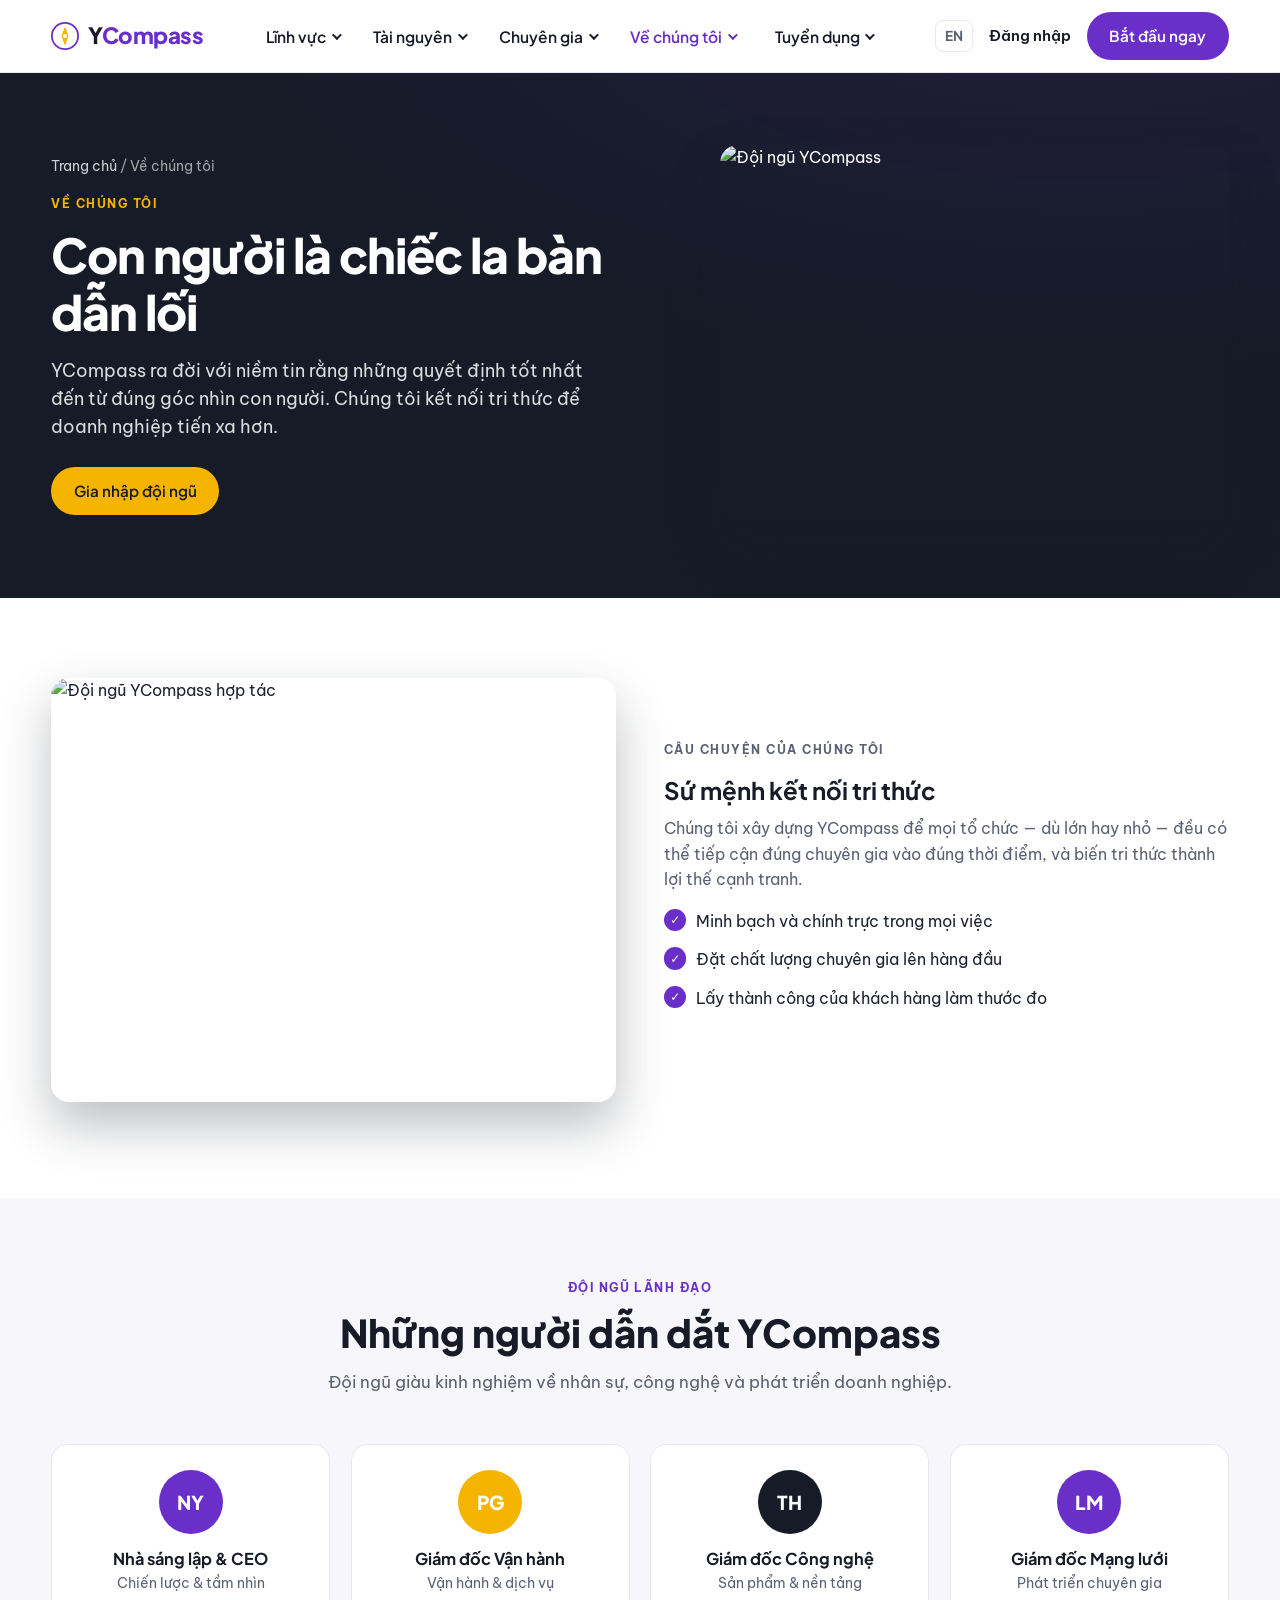
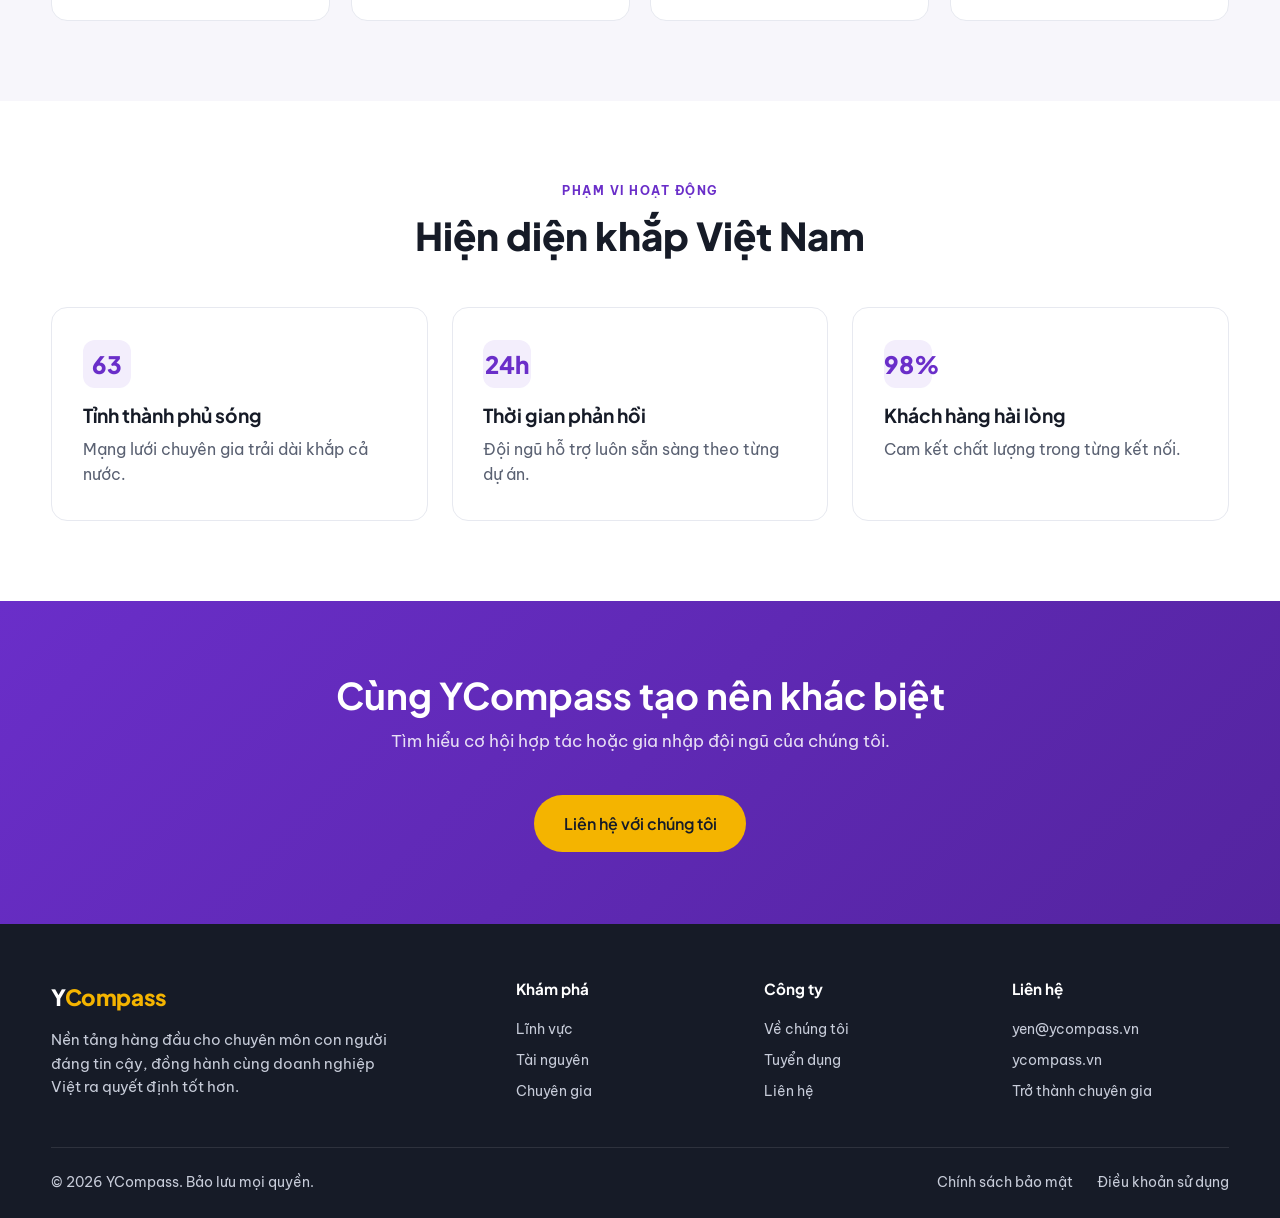
==== about.html @ f3a3f802 "Add real photos (Unsplash) + sub-pages + shared layout - Shared header/footer via layout.js (consist" ====
<!DOCTYPE html>
<html lang="vi">
<head>
  <meta charset="UTF-8" />
  <meta name="viewport" content="width=device-width, initial-scale=1.0" />
  <title>Về chúng tôi — YCompass</title>
  <meta name="description" content="Câu chuyện, sứ mệnh, đội ngũ lãnh đạo và phạm vi hoạt động của YCompass — nền tảng chuyên môn con người đáng tin cậy." />
  <link rel="preconnect" href="https://fonts.googleapis.com" />
  <link rel="preconnect" href="https://fonts.gstatic.com" crossorigin />
  <link href="https://fonts.googleapis.com/css2?family=Plus+Jakarta+Sans:wght@400;500;600;700;800&family=Be+Vietnam+Pro:wght@400;500;600;700&display=swap" rel="stylesheet" />
  <link rel="stylesheet" href="styles.css" />
</head>
<body data-page="about">
  <div id="site-header"></div>

  <main>
    <section class="subhero">
      <div class="container">
        <div class="subhero-copy">
          <p class="breadcrumb"><a href="index.html">Trang chủ</a> / Về chúng tôi</p>
          <p class="eyebrow">Về chúng tôi</p>
          <h1>Con người là chiếc la bàn dẫn lối</h1>
          <p class="lead">YCompass ra đời với niềm tin rằng những quyết định tốt nhất đến từ đúng góc nhìn con người. Chúng tôi kết nối tri thức để doanh nghiệp tiến xa hơn.</p>
          <a href="careers.html" class="btn btn-gold">Gia nhập đội ngũ</a>
        </div>
        <div class="subhero-art">
          <img src="https://images.unsplash.com/photo-1556761175-5973dc0f32e7?auto=format&fit=crop&w=900&q=80" alt="Đội ngũ YCompass" loading="eager" />
        </div>
      </div>
    </section>

    <section class="section">
      <div class="container">
        <div class="feature-row">
          <div class="feature-art">
            <img src="https://images.unsplash.com/photo-1551836022-d5d88e9218df?auto=format&fit=crop&w=900&q=80" alt="Đội ngũ YCompass hợp tác" loading="lazy" />
          </div>
          <div class="feature-text">
            <p class="eyebrow">Câu chuyện của chúng tôi</p>
            <h3>Sứ mệnh kết nối tri thức</h3>
            <p>Chúng tôi xây dựng YCompass để mọi tổ chức — dù lớn hay nhỏ — đều có thể tiếp cận đúng chuyên gia vào đúng thời điểm, và biến tri thức thành lợi thế cạnh tranh.</p>
            <ul class="check-list">
              <li>Minh bạch và chính trực trong mọi việc</li>
              <li>Đặt chất lượng chuyên gia lên hàng đầu</li>
              <li>Lấy thành công của khách hàng làm thước đo</li>
            </ul>
          </div>
        </div>
      </div>
    </section>

    <section class="section section-alt">
      <div class="container">
        <div class="section-head">
          <p class="eyebrow">Đội ngũ lãnh đạo</p>
          <h2>Những người dẫn dắt YCompass</h2>
          <p class="section-sub">Đội ngũ giàu kinh nghiệm về nhân sự, công nghệ và phát triển doanh nghiệp.</p>
        </div>
        <div class="expert-grid">
          <article class="expert"><div class="avatar" style="--c1:#6A2EC9">NY</div><h4>Nhà sáng lập & CEO</h4><p>Chiến lược & tầm nhìn</p></article>
          <article class="expert"><div class="avatar" style="--c1:#F4B400">PG</div><h4>Giám đốc Vận hành</h4><p>Vận hành & dịch vụ</p></article>
          <article class="expert"><div class="avatar" style="--c1:#161B27">TH</div><h4>Giám đốc Công nghệ</h4><p>Sản phẩm & nền tảng</p></article>
          <article class="expert"><div class="avatar" style="--c1:#6A2EC9">LM</div><h4>Giám đốc Mạng lưới</h4><p>Phát triển chuyên gia</p></article>
        </div>
      </div>
    </section>

    <section class="section">
      <div class="container">
        <div class="section-head">
          <p class="eyebrow">Phạm vi hoạt động</p>
          <h2>Hiện diện khắp Việt Nam</h2>
        </div>
        <div class="card-grid cols-3">
          <article class="pillar"><span class="pillar-num">63</span><h3>Tỉnh thành phủ sóng</h3><p>Mạng lưới chuyên gia trải dài khắp cả nước.</p></article>
          <article class="pillar"><span class="pillar-num">24h</span><h3>Thời gian phản hồi</h3><p>Đội ngũ hỗ trợ luôn sẵn sàng theo từng dự án.</p></article>
          <article class="pillar"><span class="pillar-num">98%</span><h3>Khách hàng hài lòng</h3><p>Cam kết chất lượng trong từng kết nối.</p></article>
        </div>
      </div>
    </section>

    <section class="cta">
      <div class="container">
        <div class="cta-head">
          <h2>Cùng YCompass tạo nên khác biệt</h2>
          <p>Tìm hiểu cơ hội hợp tác hoặc gia nhập đội ngũ của chúng tôi.</p>
        </div>
        <div style="text-align:center"><a href="index.html#contact" class="btn btn-gold btn-lg">Liên hệ với chúng tôi</a></div>
      </div>
    </section>
  </main>

  <div id="site-footer"></div>
  <script src="layout.js"></script>
  <script src="script.js"></script>
</body>
</html>
---- styles.css ----
:root {
  --purple: #6A2EC9;
  --purple-dark: #54249f;
  --purple-soft: #f3eefc;
  --gold: #F4B400;
  --navy: #161B27;
  --navy-soft: #1f2535;
  --ink: #1c2230;
  --muted: #5a6172;
  --line: #e7e9f0;
  --bg: #ffffff;
  --bg-alt: #f7f6fb;
  --radius: 16px;
  --shadow: 0 18px 40px -22px rgba(22, 27, 39, .35);
  --font: "Be Vietnam Pro", "Plus Jakarta Sans", system-ui, sans-serif;
  --head: "Plus Jakarta Sans", "Be Vietnam Pro", system-ui, sans-serif;
}

* { box-sizing: border-box; margin: 0; padding: 0; }
html { scroll-behavior: smooth; }
body {
  font-family: var(--font);
  color: var(--ink);
  background: var(--bg);
  line-height: 1.6;
  -webkit-font-smoothing: antialiased;
}
h1, h2, h3, h4, h5 { font-family: var(--head); line-height: 1.2; color: var(--navy); }
a { color: inherit; text-decoration: none; }
img { max-width: 100%; }

.container { width: min(1180px, 92%); margin-inline: auto; }

/* ===== Buttons ===== */
.btn {
  display: inline-flex; align-items: center; justify-content: center;
  font-weight: 600; font-family: var(--head);
  padding: .7rem 1.35rem; border-radius: 999px; border: 1.5px solid transparent;
  cursor: pointer; transition: transform .15s ease, box-shadow .2s ease, background .2s ease;
  font-size: .95rem; white-space: nowrap;
}
.btn-lg { padding: .9rem 1.8rem; font-size: 1rem; }
.btn-primary { background: var(--purple); color: #fff; }
.btn-primary:hover { background: var(--purple-dark); transform: translateY(-2px); box-shadow: 0 12px 24px -10px rgba(106,46,201,.6); }
.btn-gold { background: var(--gold); color: var(--navy); }
.btn-gold:hover { transform: translateY(-2px); box-shadow: 0 12px 24px -10px rgba(244,180,0,.7); }
.btn-ghost { background: transparent; color: var(--navy); border-color: var(--line); }
.btn-ghost:hover { border-color: var(--purple); color: var(--purple); }

.eyebrow {
  text-transform: uppercase; letter-spacing: .12em; font-size: .78rem;
  font-weight: 700; color: var(--purple); margin-bottom: .75rem;
}

/* ===== Header ===== */
.site-header {
  position: sticky; top: 0; z-index: 50;
  background: rgba(255,255,255,.88); backdrop-filter: blur(12px);
  border-bottom: 1px solid var(--line);
}
.header-inner { display: flex; align-items: center; gap: 2rem; height: 72px; }
.brand { display: flex; align-items: center; gap: .55rem; color: var(--purple); }
.brand-mark { display: inline-flex; }
.brand-text { font-family: var(--head); font-weight: 800; font-size: 1.4rem; color: var(--navy); letter-spacing: -.02em; }
.brand-text span { color: var(--purple); }

.main-nav { margin-inline: auto; }
.nav-list { display: flex; gap: .35rem; list-style: none; }
.nav-item { position: relative; }
.nav-link {
  background: none; border: none; cursor: pointer; font-family: var(--head);
  font-size: .97rem; font-weight: 600; color: var(--navy);
  padding: .6rem .9rem; border-radius: 10px; display: inline-flex; align-items: center; gap: .35rem;
  transition: background .15s, color .15s;
}
.nav-link:hover { background: var(--purple-soft); color: var(--purple); }
.caret { width: 7px; height: 7px; border-right: 2px solid currentColor; border-bottom: 2px solid currentColor; transform: rotate(45deg) translateY(-2px); transition: transform .2s; }
.nav-item.open .caret { transform: rotate(-135deg) translateY(-1px); }

.dropdown {
  position: absolute; top: calc(100% + 8px); left: 0;
  background: #fff; border: 1px solid var(--line); border-radius: 14px;
  box-shadow: var(--shadow); padding: .5rem; width: 240px;
  opacity: 0; visibility: hidden; transform: translateY(8px);
  transition: opacity .18s ease, transform .18s ease, visibility .18s;
}
.nav-item.open .dropdown { opacity: 1; visibility: visible; transform: translateY(0); }
.dropdown a { display: block; padding: .55rem .8rem; border-radius: 10px; transition: background .15s, color .15s; color: var(--navy); font-size: .92rem; font-weight: 500; }
.dropdown a:hover { background: var(--purple-soft); color: var(--purple); }
.dropdown strong { display: block; color: var(--navy); font-size: .95rem; font-weight: 600; }
.dropdown span { font-size: .82rem; color: var(--muted); }

/* Mega dropdown (multi-column) */
.dropdown.mega { display: flex; gap: .9rem; width: max-content; max-width: 92vw; padding: 1.1rem; align-items: stretch; }
.mega-col { min-width: 170px; }
.dropdown.mega .mega-title { display: block; font-family: var(--head); font-size: .72rem; font-weight: 700; text-transform: uppercase; letter-spacing: .08em; color: var(--purple); padding: 0 .8rem .5rem; }

/* Mega feature card (illustration) */
.mega-feature { width: 230px; flex: 0 0 230px; padding: 0; border-radius: 12px; overflow: hidden; background: var(--bg-alt); border: 1px solid var(--line); display: flex; flex-direction: column; transition: transform .18s, box-shadow .18s; align-self: stretch; }
.mega-feature:hover { transform: translateY(-2px); box-shadow: var(--shadow); background: var(--bg-alt); }
.mega-feature .thumb { display: block; line-height: 0; }
.mega-feature .thumb svg { width: 100%; height: auto; display: block; }
.mega-feature .fcap { padding: .8rem .9rem 1rem; display: block; }
.mega-feature .fcap strong { display: block; color: var(--navy); font-size: .92rem; font-weight: 700; margin-bottom: .2rem; }
.mega-feature .fcap span { display: block; color: var(--muted); font-size: .8rem; line-height: 1.4; }

.header-actions { display: flex; align-items: center; gap: 1rem; }
.link-login { font-weight: 600; font-size: .95rem; color: var(--navy); }
.link-login:hover { color: var(--purple); }
.menu-toggle { display: none; flex-direction: column; gap: 5px; background: none; border: none; cursor: pointer; padding: 6px; }
.menu-toggle span { width: 24px; height: 2px; background: var(--navy); border-radius: 2px; transition: .25s; }

/* ===== Hero ===== */
.hero { background: radial-gradient(1100px 500px at 80% -10%, rgba(106,46,201,.10), transparent), var(--bg); padding: 5rem 0 4rem; overflow: hidden; }
.hero-inner { display: grid; grid-template-columns: 1.15fr .85fr; gap: 3rem; align-items: center; }
.hero h1 { font-size: clamp(2.1rem, 4.5vw, 3.4rem); font-weight: 800; letter-spacing: -.02em; margin-bottom: 1.1rem; }
.hero .lead { font-size: 1.12rem; color: var(--muted); max-width: 36rem; margin-bottom: 1.8rem; }
.hero-cta { display: flex; gap: 1rem; flex-wrap: wrap; margin-bottom: 2.6rem; }
.hero-stats { display: flex; gap: 2.5rem; flex-wrap: wrap; }
.hero-stats strong { display: block; font-family: var(--head); font-size: 1.7rem; font-weight: 800; color: var(--purple); }
.hero-stats span { font-size: .9rem; color: var(--muted); }

.hero-visual { display: flex; justify-content: center; }
.orbit { position: relative; width: 320px; height: 320px; border-radius: 50%;
  background: conic-gradient(from 180deg, var(--purple-soft), #fff, var(--purple-soft));
  border: 1px solid var(--line); display: grid; place-items: center; }
.orbit::before, .orbit::after { content: ""; position: absolute; border: 1.5px dashed rgba(106,46,201,.25); border-radius: 50%; }
.orbit::before { inset: 36px; } .orbit::after { inset: 84px; }
.orbit-core { width: 110px; height: 110px; border-radius: 50%; background: linear-gradient(135deg, var(--purple), var(--purple-dark)); color: #fff; font-family: var(--head); font-weight: 800; font-size: 2rem; display: grid; place-items: center; box-shadow: 0 20px 40px -16px rgba(106,46,201,.6); }
.dot { position: absolute; width: 18px; height: 18px; border-radius: 50%; background: var(--gold); box-shadow: 0 0 0 6px rgba(244,180,0,.15); animation: float 5s ease-in-out infinite; }
.d1 { top: 10px; left: 50%; } .d2 { right: 18px; top: 48%; animation-delay: .8s; }
.d3 { bottom: 22px; left: 28%; background: var(--purple); box-shadow: 0 0 0 6px rgba(106,46,201,.12); animation-delay: 1.4s; }
.d4 { top: 40%; left: 6px; animation-delay: 2s; }
@keyframes float { 0%,100% { transform: translateY(0); } 50% { transform: translateY(-10px); } }

/* ===== Logos ===== */
.logos { padding: 2.2rem 0; border-block: 1px solid var(--line); background: var(--bg-alt); }
.logos p { text-align: center; color: var(--muted); font-size: .88rem; margin-bottom: 1.1rem; }
.logo-row { display: flex; justify-content: center; flex-wrap: wrap; gap: 2.5rem; }
.logo-row span { font-family: var(--head); font-weight: 700; font-size: 1.2rem; color: #9aa0b0; letter-spacing: -.01em; }

/* ===== Sections ===== */
.section { padding: 5rem 0; }
.section-alt { background: var(--bg-alt); }
.section-head { text-align: center; max-width: 44rem; margin: 0 auto 3rem; }
.section-head h2 { font-size: clamp(1.7rem, 3vw, 2.4rem); font-weight: 800; margin-bottom: .8rem; }
.section-sub { color: var(--muted); font-size: 1.05rem; }

.card-grid { display: grid; gap: 1.5rem; }
.cols-3 { grid-template-columns: repeat(3, 1fr); }

.card, .industry, .resource {
  background: #fff; border: 1px solid var(--line); border-radius: var(--radius);
  padding: 1.9rem; transition: transform .2s ease, box-shadow .2s ease, border-color .2s;
}
.card:hover, .industry:hover, .resource:hover { transform: translateY(-4px); box-shadow: var(--shadow); border-color: transparent; }
.card-icon { font-size: 2rem; margin-bottom: 1rem; }
.card h3, .industry h3, .resource h3 { font-size: 1.25rem; margin-bottom: .6rem; }
.card p, .industry p, .resource p { color: var(--muted); margin-bottom: 1rem; }
.card-link { color: var(--purple); font-weight: 600; font-size: .92rem; }
.card-link:hover { color: var(--purple-dark); }
.industry { border-top: 3px solid var(--gold); }
.tag { display: inline-block; background: var(--purple-soft); color: var(--purple); font-size: .75rem; font-weight: 700; padding: .25rem .7rem; border-radius: 999px; margin-bottom: .9rem; text-transform: uppercase; letter-spacing: .05em; }

/* ===== Steps ===== */
.steps { display: grid; grid-template-columns: repeat(4, 1fr); gap: 1.5rem; }
.step { padding: 1.5rem; border-left: 2px solid var(--line); }
.step-num { font-family: var(--head); font-weight: 800; font-size: 1.6rem; color: var(--gold); }
.step h4 { margin: .5rem 0 .4rem; font-size: 1.15rem; }
.step p { color: var(--muted); font-size: .95rem; }

/* ===== About ===== */
.about-grid { display: grid; grid-template-columns: 1.1fr .9fr; gap: 3rem; align-items: center; }
.why-list { list-style: none; margin-top: 1.5rem; display: grid; gap: 1rem; }
.why-list li { padding-left: 2rem; position: relative; color: var(--muted); }
.why-list li::before { content: "✓"; position: absolute; left: 0; top: 0; width: 1.4rem; height: 1.4rem; background: var(--purple-soft); color: var(--purple); border-radius: 50%; display: grid; place-items: center; font-size: .8rem; font-weight: 700; }
.why-list strong { color: var(--navy); }
.about-cards { display: grid; grid-template-columns: 1fr 1fr; gap: 1.2rem; }
.stat-card { background: var(--navy); color: #fff; border-radius: var(--radius); padding: 1.6rem; text-align: center; }
.stat-card strong { display: block; font-family: var(--head); font-size: 2rem; font-weight: 800; color: var(--gold); }
.stat-card span { font-size: .9rem; color: #c7ccd9; }

/* ===== Featured experts ===== */
.expert-grid { display: grid; grid-template-columns: repeat(4, 1fr); gap: 1.3rem; }
.expert { background: #fff; border: 1px solid var(--line); border-radius: var(--radius); padding: 1.6rem 1.2rem; text-align: center; transition: transform .2s, box-shadow .2s; }
.expert:hover { transform: translateY(-4px); box-shadow: var(--shadow); }
.avatar { width: 64px; height: 64px; border-radius: 50%; margin: 0 auto .9rem; display: grid; place-items: center; font-family: var(--head); font-weight: 800; color: #fff; font-size: 1.2rem; background: var(--c1, var(--purple)); }
.expert h4 { font-size: 1.02rem; margin-bottom: .25rem; }
.expert p { color: var(--muted); font-size: .88rem; }

/* ===== Pillars ===== */
.pillar { background: #fff; border: 1px solid var(--line); border-radius: var(--radius); padding: 2rem 1.9rem; transition: transform .2s, box-shadow .2s; }
.pillar:hover { transform: translateY(-4px); box-shadow: var(--shadow); }
.pillar-num { font-family: var(--head); font-weight: 800; font-size: 1.5rem; color: var(--purple); background: var(--purple-soft); width: 3rem; height: 3rem; border-radius: 12px; display: grid; place-items: center; margin-bottom: 1rem; }
.pillar h3 { font-size: 1.2rem; margin-bottom: .6rem; }
.pillar p { color: var(--muted); }

/* ===== Testimonials ===== */
.quote { background: #fff; border: 1px solid var(--line); border-radius: var(--radius); padding: 2rem 1.9rem; position: relative; }
.quote::before { content: "“"; font-family: var(--head); font-size: 3.5rem; line-height: 1; color: var(--gold); position: absolute; top: .6rem; right: 1.2rem; opacity: .5; }
.quote p { color: var(--ink); font-size: 1.02rem; margin-bottom: 1.2rem; }
.quote footer strong { display: block; color: var(--navy); font-size: .95rem; }
.quote footer span { color: var(--muted); font-size: .85rem; }

/* ===== CTA — audiences ===== */
.cta { background: linear-gradient(135deg, var(--purple), var(--purple-dark)); padding: 4.5rem 0; color: #fff; }
.cta-head { text-align: center; max-width: 42rem; margin: 0 auto 2.5rem; }
.cta h2 { color: #fff; font-size: clamp(1.7rem, 3vw, 2.3rem); margin-bottom: .7rem; }
.cta-head p { color: rgba(255,255,255,.85); font-size: 1.05rem; }
.audience-grid { display: grid; grid-template-columns: repeat(3, 1fr); gap: 1.3rem; }
.audience { background: rgba(255,255,255,.08); border: 1px solid rgba(255,255,255,.15); border-radius: var(--radius); padding: 1.9rem; backdrop-filter: blur(4px); }
.audience h3 { color: #fff; font-size: 1.25rem; margin-bottom: .5rem; }
.audience p { color: rgba(255,255,255,.82); margin-bottom: 1.4rem; font-size: .95rem; }

/* ===== Language switch ===== */
.lang-switch { font-family: var(--head); font-weight: 700; font-size: .85rem; color: var(--muted); border: 1px solid var(--line); border-radius: 8px; padding: .25rem .55rem; cursor: pointer; }
.lang-switch:hover { color: var(--purple); border-color: var(--purple); }

/* ===== Footer ===== */
.site-footer { background: var(--navy); color: #c7ccd9; padding: 3.5rem 0 1.5rem; }
.footer-grid { display: grid; grid-template-columns: 2fr 1fr 1fr 1fr; gap: 2rem; padding-bottom: 2.5rem; border-bottom: 1px solid rgba(255,255,255,.1); }
.footer-brand .brand-text { color: #fff; }
.footer-brand .brand-text span { color: var(--gold); }
.footer-brand p { margin-top: .8rem; max-width: 22rem; font-size: .92rem; }
.footer-col h5 { color: #fff; font-size: .95rem; margin-bottom: 1rem; }
.footer-col a { display: block; color: #c7ccd9; font-size: .9rem; padding: .25rem 0; transition: color .15s; }
.footer-col a:hover { color: var(--gold); }
.footer-bottom { display: flex; justify-content: space-between; align-items: center; padding-top: 1.5rem; font-size: .85rem; flex-wrap: wrap; gap: .8rem; }
.footer-legal { display: flex; gap: 1.5rem; }
.footer-legal a:hover { color: var(--gold); }

/* ===== Real photos ===== */
.hero-photo { position: relative; width: 100%; }
.hero-photo img { width: 100%; aspect-ratio: 5/4; object-fit: cover; border-radius: 22px; box-shadow: var(--shadow); display: block; }
.hero-photo .badge { position: absolute; left: -18px; bottom: 28px; background: #fff; border-radius: 14px; box-shadow: var(--shadow); padding: .8rem 1.1rem; display: flex; align-items: center; gap: .7rem; }
.hero-photo .badge .dotg { width: 38px; height: 38px; border-radius: 10px; background: var(--purple-soft); display: grid; place-items: center; font-size: 1.2rem; }
.hero-photo .badge strong { display: block; font-family: var(--head); font-size: 1.05rem; color: var(--navy); line-height: 1; }
.hero-photo .badge span { font-size: .78rem; color: var(--muted); }
.subhero-art img, .feature-art img { width: 100%; aspect-ratio: 4/3; object-fit: cover; border-radius: 18px; box-shadow: 0 24px 50px rgba(22,27,39,.28); display: block; }
.ephoto { width: 86px; height: 86px; border-radius: 50%; object-fit: cover; margin: 0 auto .9rem; display: block; box-shadow: 0 8px 18px -8px rgba(22,27,39,.45); }

/* ===== Active nav ===== */
.nav-link.active { color: var(--purple); }
.nav-link.active::after { content: ""; }

/* ===== Split (illustration block) ===== */
.split { display: grid; grid-template-columns: 1fr 1fr; gap: 3.5rem; align-items: center; }
.split-copy .section-sub { margin-bottom: 1.4rem; }
.split-visual .illus { width: 100%; height: auto; filter: drop-shadow(0 24px 50px rgba(22,27,39,.18)); }
.check-list { list-style: none; display: grid; gap: .8rem; margin-bottom: 1.8rem; }
.check-list li { padding-left: 2rem; position: relative; color: var(--ink); }
.check-list li::before { content: "✓"; position: absolute; left: 0; top: 0; width: 1.4rem; height: 1.4rem; background: var(--purple); color: #fff; border-radius: 50%; display: grid; place-items: center; font-size: .75rem; font-weight: 700; }

/* ===== Sub-page hero ===== */
.subhero { background: radial-gradient(900px 400px at 85% -20%, rgba(106,46,201,.12), transparent), var(--navy); color: #fff; padding: 4.5rem 0; }
.subhero .container { display: grid; grid-template-columns: 1.1fr .9fr; gap: 3rem; align-items: center; }
.subhero .eyebrow { color: var(--gold); }
.subhero h1 { color: #fff; font-size: clamp(2rem, 4vw, 3rem); font-weight: 800; letter-spacing: -.02em; margin-bottom: 1rem; }
.subhero p.lead { color: rgba(255,255,255,.85); font-size: 1.1rem; max-width: 34rem; margin-bottom: 1.6rem; }
.subhero .illus { width: 100%; height: auto; }
.breadcrumb { font-size: .85rem; color: rgba(255,255,255,.6); margin-bottom: 1rem; }
.breadcrumb a { color: rgba(255,255,255,.8); }
.breadcrumb a:hover { color: var(--gold); }

/* ===== Generic feature list (sub-pages) ===== */
.feature-row { display: grid; grid-template-columns: 1fr 1fr; gap: 3rem; align-items: center; margin-bottom: 1rem; }
.feature-row.rev .feature-art { order: 2; }
.feature-art .illus { width: 100%; height: auto; border-radius: 16px; }
.feature-text h3 { font-size: 1.5rem; margin-bottom: .7rem; }
.feature-text p { color: var(--muted); margin-bottom: 1rem; }

/* ===== Tiles (sub-page link grids) ===== */
.tile-grid { display: grid; grid-template-columns: repeat(3, 1fr); gap: 1.3rem; }
.tile { background: #fff; border: 1px solid var(--line); border-radius: var(--radius); padding: 1.6rem; transition: transform .2s, box-shadow .2s; }
.tile:hover { transform: translateY(-4px); box-shadow: var(--shadow); }
.tile .t-ico { width: 44px; height: 44px; border-radius: 12px; background: var(--purple-soft); display: grid; place-items: center; font-size: 1.3rem; margin-bottom: 1rem; }
.tile h3 { font-size: 1.12rem; margin-bottom: .4rem; }
.tile p { color: var(--muted); font-size: .92rem; }

/* ===== Role list (careers) ===== */
.role-list { display: grid; gap: .9rem; max-width: 52rem; margin: 0 auto; }
.role { display: flex; justify-content: space-between; align-items: center; gap: 1rem; background: #fff; border: 1px solid var(--line); border-radius: 12px; padding: 1.2rem 1.5rem; transition: transform .18s, box-shadow .18s, border-color .18s; }
.role:hover { transform: translateY(-2px); box-shadow: var(--shadow); border-color: transparent; }
.role strong { display: block; color: var(--navy); font-family: var(--head); font-size: 1.05rem; }
.role span { color: var(--muted); font-size: .9rem; }
.role .role-go { color: var(--purple); font-weight: 600; font-size: .92rem; white-space: nowrap; }

/* ===== FAQ ===== */
.faq { max-width: 48rem; margin: 0 auto; display: grid; gap: .8rem; }
.faq details { background: #fff; border: 1px solid var(--line); border-radius: 12px; padding: 1.1rem 1.3rem; }
.faq summary { font-family: var(--head); font-weight: 600; color: var(--navy); cursor: pointer; list-style: none; display: flex; justify-content: space-between; align-items: center; }
.faq summary::-webkit-details-marker { display: none; }
.faq summary::after { content: "+"; color: var(--purple); font-size: 1.3rem; font-weight: 700; }
.faq details[open] summary::after { content: "−"; }
.faq details p { color: var(--muted); margin-top: .8rem; }

/* ===== Responsive ===== */
@media (max-width: 980px) {
  .hero-inner, .about-grid { grid-template-columns: 1fr; }
  .hero-visual { order: -1; }
  .cols-3 { grid-template-columns: 1fr 1fr; }
  .steps { grid-template-columns: 1fr 1fr; }
  .footer-grid { grid-template-columns: 1fr 1fr; }
  .expert-grid { grid-template-columns: repeat(2, 1fr); }
  .audience-grid { grid-template-columns: 1fr; }
  .split, .subhero .container, .feature-row { grid-template-columns: 1fr; gap: 2rem; }
  .feature-row.rev .feature-art { order: 0; }
  .split-visual, .subhero-art { order: -1; }
  .tile-grid { grid-template-columns: 1fr 1fr; }
}
@media (max-width: 760px) {
  .main-nav { position: fixed; inset: 72px 0 auto 0; background: #fff; border-bottom: 1px solid var(--line); padding: 1rem 4%; margin: 0; transform: translateY(-120%); transition: transform .25s ease; box-shadow: var(--shadow); }
  .main-nav.open { transform: translateY(0); }
  .nav-list { flex-direction: column; gap: .2rem; }
  .nav-item { width: 100%; }
  .nav-link { width: 100%; justify-content: space-between; }
  .dropdown { position: static; opacity: 1; visibility: visible; transform: none; box-shadow: none; border: none; width: 100%; padding-left: 1rem; max-height: 0; overflow: hidden; transition: max-height .25s; }
  .nav-item.open .dropdown { max-height: 800px; }
  .dropdown.mega { display: block; width: 100%; padding: .25rem 0 .5rem 1rem; }
  .mega-col { margin-bottom: .5rem; }
  .mega-feature { width: calc(100% - 1rem); flex: none; margin: .3rem 0; }
  .menu-toggle { display: flex; }
  .link-login { display: none; }
  .cols-3 { grid-template-columns: 1fr; }
  .steps { grid-template-columns: 1fr; }
  .about-cards, .footer-grid { grid-template-columns: 1fr; }
  .expert-grid { grid-template-columns: repeat(2, 1fr); }
  .hero-stats { gap: 1.5rem; }
  .lang-switch { display: none; }
  .tile-grid { grid-template-columns: 1fr; }
}
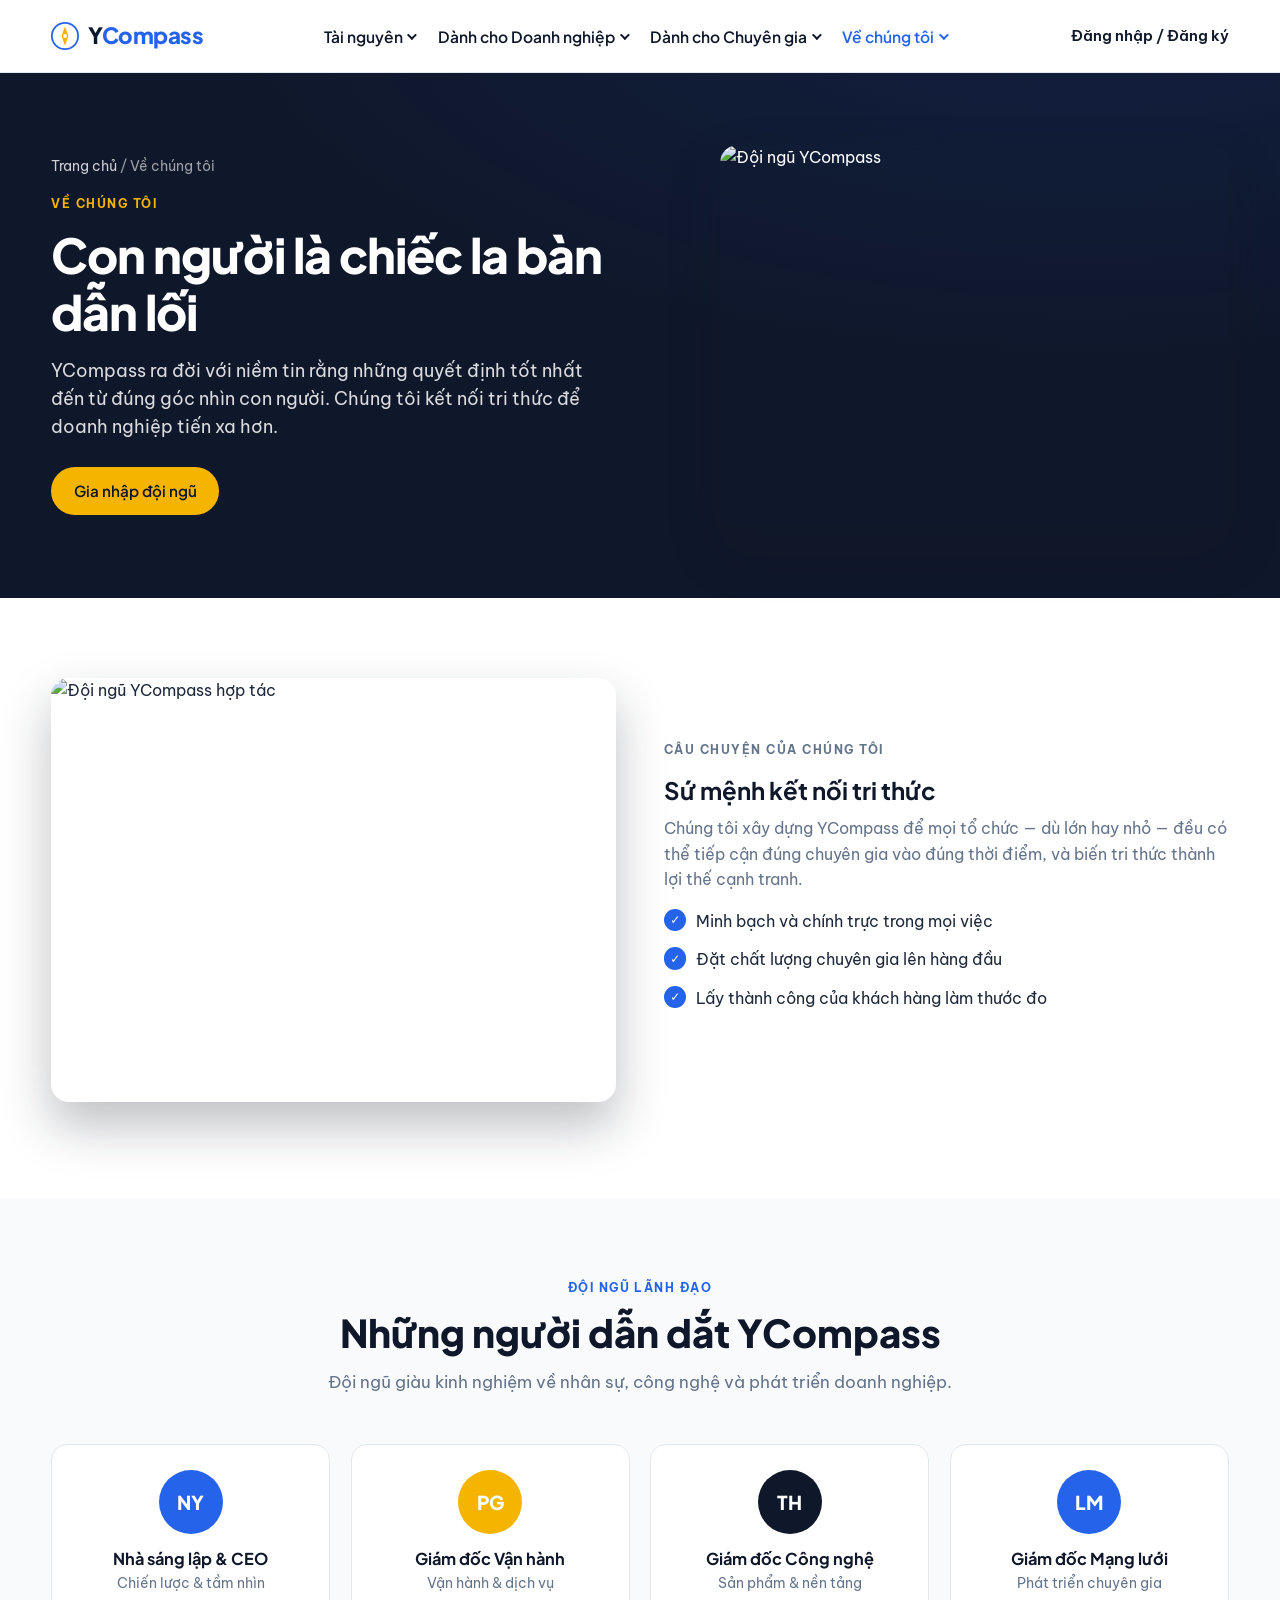
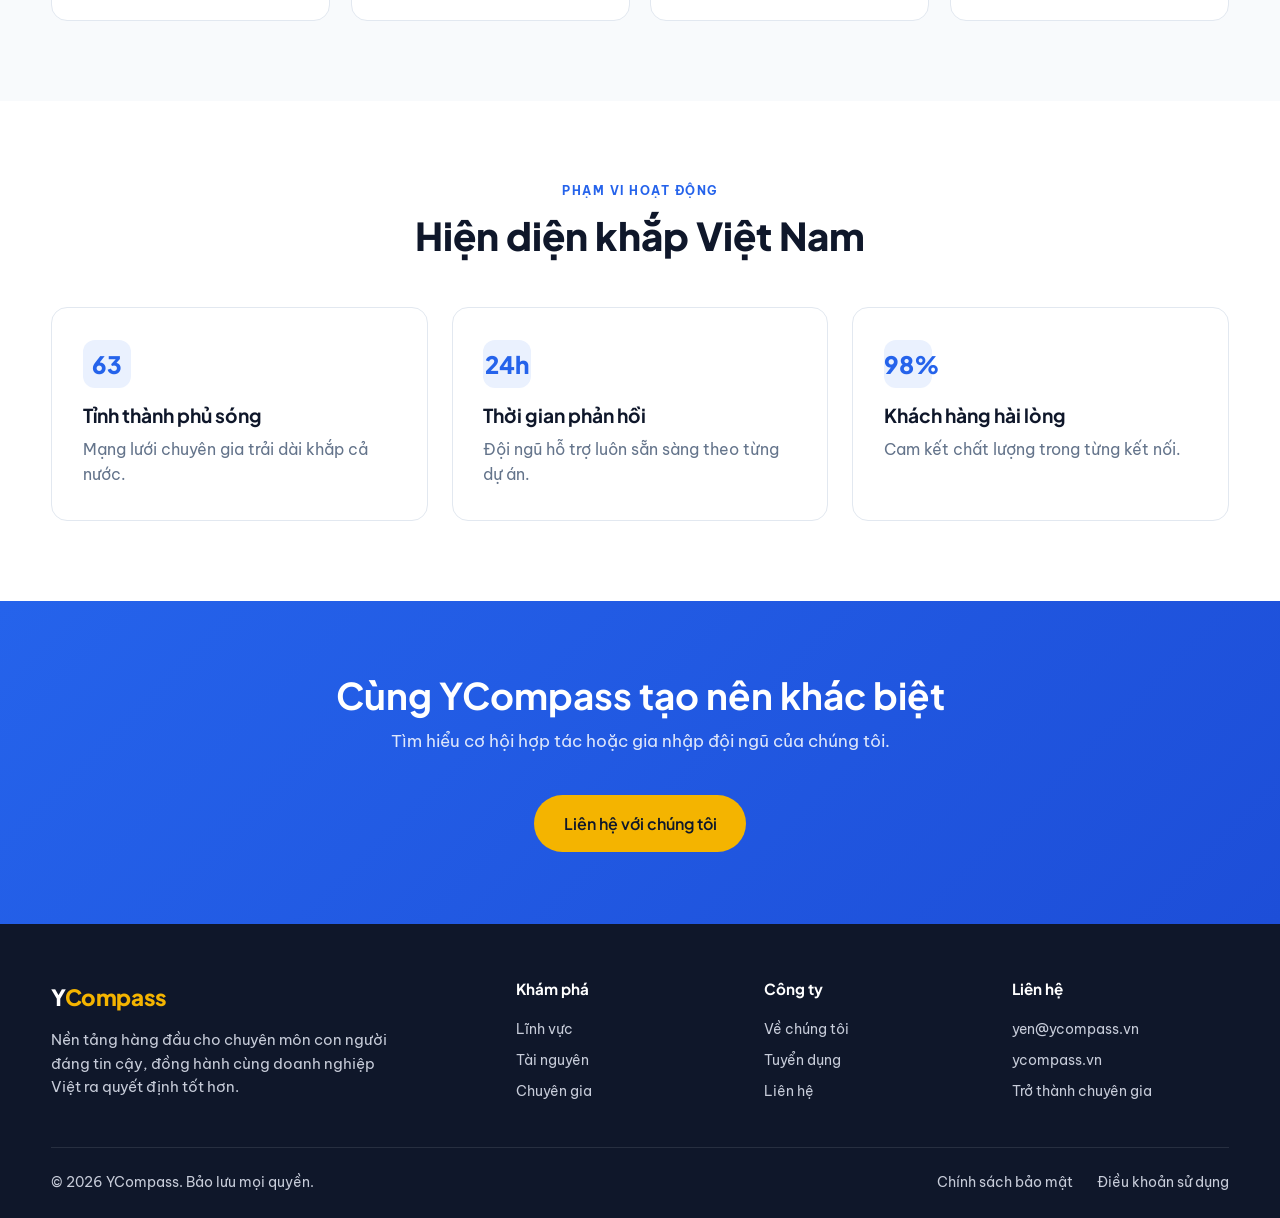
==== commit adb60a05: "Rebrand theme purple -> blue + premium black; menu tweaks - Replace purple palette with royal blue (" ====
--- a/about.html
+++ b/about.html
@@ -57,10 +57,10 @@
           <p class="section-sub">Đội ngũ giàu kinh nghiệm về nhân sự, công nghệ và phát triển doanh nghiệp.</p>
         </div>
         <div class="expert-grid">
-          <article class="expert"><div class="avatar" style="--c1:#6A2EC9">NY</div><h4>Nhà sáng lập & CEO</h4><p>Chiến lược & tầm nhìn</p></article>
+          <article class="expert"><div class="avatar" style="--c1:#2563eb">NY</div><h4>Nhà sáng lập & CEO</h4><p>Chiến lược & tầm nhìn</p></article>
           <article class="expert"><div class="avatar" style="--c1:#F4B400">PG</div><h4>Giám đốc Vận hành</h4><p>Vận hành & dịch vụ</p></article>
-          <article class="expert"><div class="avatar" style="--c1:#161B27">TH</div><h4>Giám đốc Công nghệ</h4><p>Sản phẩm & nền tảng</p></article>
-          <article class="expert"><div class="avatar" style="--c1:#6A2EC9">LM</div><h4>Giám đốc Mạng lưới</h4><p>Phát triển chuyên gia</p></article>
+          <article class="expert"><div class="avatar" style="--c1:#0f172a">TH</div><h4>Giám đốc Công nghệ</h4><p>Sản phẩm & nền tảng</p></article>
+          <article class="expert"><div class="avatar" style="--c1:#2563eb">LM</div><h4>Giám đốc Mạng lưới</h4><p>Phát triển chuyên gia</p></article>
         </div>
       </div>
     </section>
--- a/styles.css
+++ b/styles.css
@@ -1,15 +1,15 @@
 :root {
-  --purple: #6A2EC9;
-  --purple-dark: #54249f;
-  --purple-soft: #f3eefc;
+  --purple: #2563eb;
+  --purple-dark: #1d4ed8;
+  --purple-soft: #eaf1fe;
   --gold: #F4B400;
-  --navy: #161B27;
-  --navy-soft: #1f2535;
-  --ink: #1c2230;
-  --muted: #5a6172;
-  --line: #e7e9f0;
+  --navy: #0f172a;
+  --navy-soft: #1e293b;
+  --ink: #1e293b;
+  --muted: #64748b;
+  --line: #e2e8f0;
   --bg: #ffffff;
-  --bg-alt: #f7f6fb;
+  --bg-alt: #f8fafc;
   --radius: 16px;
   --shadow: 0 18px 40px -22px rgba(22, 27, 39, .35);
   --font: "Be Vietnam Pro", "Plus Jakarta Sans", system-ui, sans-serif;
@@ -41,7 +41,7 @@
 }
 .btn-lg { padding: .9rem 1.8rem; font-size: 1rem; }
 .btn-primary { background: var(--purple); color: #fff; }
-.btn-primary:hover { background: var(--purple-dark); transform: translateY(-2px); box-shadow: 0 12px 24px -10px rgba(106,46,201,.6); }
+.btn-primary:hover { background: var(--purple-dark); transform: translateY(-2px); box-shadow: 0 12px 24px -10px rgba(37,99,235,.6); }
 .btn-gold { background: var(--gold); color: var(--navy); }
 .btn-gold:hover { transform: translateY(-2px); box-shadow: 0 12px 24px -10px rgba(244,180,0,.7); }
 .btn-ghost { background: transparent; color: var(--navy); border-color: var(--line); }
@@ -65,12 +65,12 @@
 .brand-text span { color: var(--purple); }
 
 .main-nav { margin-inline: auto; }
-.nav-list { display: flex; gap: .35rem; list-style: none; }
+.nav-list { display: flex; gap: .1rem; list-style: none; }
 .nav-item { position: relative; }
 .nav-link {
   background: none; border: none; cursor: pointer; font-family: var(--head);
   font-size: .97rem; font-weight: 600; color: var(--navy);
-  padding: .6rem .9rem; border-radius: 10px; display: inline-flex; align-items: center; gap: .35rem;
+  padding: .55rem .68rem; border-radius: 10px; display: inline-flex; align-items: center; gap: .3rem;
   transition: background .15s, color .15s;
 }
 .nav-link:hover { background: var(--purple-soft); color: var(--purple); }
@@ -111,7 +111,7 @@
 .menu-toggle span { width: 24px; height: 2px; background: var(--navy); border-radius: 2px; transition: .25s; }
 
 /* ===== Hero ===== */
-.hero { background: radial-gradient(1100px 500px at 80% -10%, rgba(106,46,201,.10), transparent), var(--bg); padding: 5rem 0 4rem; overflow: hidden; }
+.hero { background: radial-gradient(1100px 500px at 80% -10%, rgba(37,99,235,.10), transparent), var(--bg); padding: 5rem 0 4rem; overflow: hidden; }
 .hero-inner { display: grid; grid-template-columns: 1.15fr .85fr; gap: 3rem; align-items: center; }
 .hero h1 { font-size: clamp(2.1rem, 4.5vw, 3.4rem); font-weight: 800; letter-spacing: -.02em; margin-bottom: 1.1rem; }
 .hero .lead { font-size: 1.12rem; color: var(--muted); max-width: 36rem; margin-bottom: 1.8rem; }
@@ -124,12 +124,12 @@
 .orbit { position: relative; width: 320px; height: 320px; border-radius: 50%;
   background: conic-gradient(from 180deg, var(--purple-soft), #fff, var(--purple-soft));
   border: 1px solid var(--line); display: grid; place-items: center; }
-.orbit::before, .orbit::after { content: ""; position: absolute; border: 1.5px dashed rgba(106,46,201,.25); border-radius: 50%; }
+.orbit::before, .orbit::after { content: ""; position: absolute; border: 1.5px dashed rgba(37,99,235,.25); border-radius: 50%; }
 .orbit::before { inset: 36px; } .orbit::after { inset: 84px; }
-.orbit-core { width: 110px; height: 110px; border-radius: 50%; background: linear-gradient(135deg, var(--purple), var(--purple-dark)); color: #fff; font-family: var(--head); font-weight: 800; font-size: 2rem; display: grid; place-items: center; box-shadow: 0 20px 40px -16px rgba(106,46,201,.6); }
+.orbit-core { width: 110px; height: 110px; border-radius: 50%; background: linear-gradient(135deg, var(--purple), var(--purple-dark)); color: #fff; font-family: var(--head); font-weight: 800; font-size: 2rem; display: grid; place-items: center; box-shadow: 0 20px 40px -16px rgba(37,99,235,.6); }
 .dot { position: absolute; width: 18px; height: 18px; border-radius: 50%; background: var(--gold); box-shadow: 0 0 0 6px rgba(244,180,0,.15); animation: float 5s ease-in-out infinite; }
 .d1 { top: 10px; left: 50%; } .d2 { right: 18px; top: 48%; animation-delay: .8s; }
-.d3 { bottom: 22px; left: 28%; background: var(--purple); box-shadow: 0 0 0 6px rgba(106,46,201,.12); animation-delay: 1.4s; }
+.d3 { bottom: 22px; left: 28%; background: var(--purple); box-shadow: 0 0 0 6px rgba(37,99,235,.12); animation-delay: 1.4s; }
 .d4 { top: 40%; left: 6px; animation-delay: 2s; }
 @keyframes float { 0%,100% { transform: translateY(0); } 50% { transform: translateY(-10px); } }
 
@@ -143,11 +143,16 @@
 .section { padding: 5rem 0; }
 .section-alt { background: var(--bg-alt); }
 .section-head { text-align: center; max-width: 44rem; margin: 0 auto 3rem; }
+.section-head.wide { max-width: none; }
+.section-head.wide h2 { white-space: nowrap; }
+.section-head.wide .section-sub { max-width: 44rem; margin-inline: auto; }
 .section-head h2 { font-size: clamp(1.7rem, 3vw, 2.4rem); font-weight: 800; margin-bottom: .8rem; }
 .section-sub { color: var(--muted); font-size: 1.05rem; }
 
 .card-grid { display: grid; gap: 1.5rem; }
 .cols-3 { grid-template-columns: repeat(3, 1fr); }
+.cols-2 { grid-template-columns: repeat(2, 1fr); }
+.cols-4 { grid-template-columns: repeat(4, 1fr); }
 
 .card, .industry, .resource {
   background: #fff; border: 1px solid var(--line); border-radius: var(--radius);
@@ -208,6 +213,7 @@
 .cta h2 { color: #fff; font-size: clamp(1.7rem, 3vw, 2.3rem); margin-bottom: .7rem; }
 .cta-head p { color: rgba(255,255,255,.85); font-size: 1.05rem; }
 .audience-grid { display: grid; grid-template-columns: repeat(3, 1fr); gap: 1.3rem; }
+.audience-grid.two { grid-template-columns: repeat(2, 1fr); max-width: 760px; margin: 0 auto; }
 .audience { background: rgba(255,255,255,.08); border: 1px solid rgba(255,255,255,.15); border-radius: var(--radius); padding: 1.9rem; backdrop-filter: blur(4px); }
 .audience h3 { color: #fff; font-size: 1.25rem; margin-bottom: .5rem; }
 .audience p { color: rgba(255,255,255,.82); margin-bottom: 1.4rem; font-size: .95rem; }
@@ -252,7 +258,7 @@
 .check-list li::before { content: "✓"; position: absolute; left: 0; top: 0; width: 1.4rem; height: 1.4rem; background: var(--purple); color: #fff; border-radius: 50%; display: grid; place-items: center; font-size: .75rem; font-weight: 700; }
 
 /* ===== Sub-page hero ===== */
-.subhero { background: radial-gradient(900px 400px at 85% -20%, rgba(106,46,201,.12), transparent), var(--navy); color: #fff; padding: 4.5rem 0; }
+.subhero { background: radial-gradient(900px 400px at 85% -20%, rgba(37,99,235,.12), transparent), var(--navy); color: #fff; padding: 4.5rem 0; }
 .subhero .container { display: grid; grid-template-columns: 1.1fr .9fr; gap: 3rem; align-items: center; }
 .subhero .eyebrow { color: var(--gold); }
 .subhero h1 { color: #fff; font-size: clamp(2rem, 4vw, 3rem); font-weight: 800; letter-spacing: -.02em; margin-bottom: 1rem; }
@@ -298,7 +304,7 @@
 @media (max-width: 980px) {
   .hero-inner, .about-grid { grid-template-columns: 1fr; }
   .hero-visual { order: -1; }
-  .cols-3 { grid-template-columns: 1fr 1fr; }
+  .cols-3, .cols-4 { grid-template-columns: 1fr 1fr; }
   .steps { grid-template-columns: 1fr 1fr; }
   .footer-grid { grid-template-columns: 1fr 1fr; }
   .expert-grid { grid-template-columns: repeat(2, 1fr); }
@@ -321,11 +327,12 @@
   .mega-feature { width: calc(100% - 1rem); flex: none; margin: .3rem 0; }
   .menu-toggle { display: flex; }
   .link-login { display: none; }
-  .cols-3 { grid-template-columns: 1fr; }
+  .cols-3, .cols-2, .cols-4 { grid-template-columns: 1fr; }
   .steps { grid-template-columns: 1fr; }
   .about-cards, .footer-grid { grid-template-columns: 1fr; }
   .expert-grid { grid-template-columns: repeat(2, 1fr); }
   .hero-stats { gap: 1.5rem; }
   .lang-switch { display: none; }
   .tile-grid { grid-template-columns: 1fr; }
-}
+  .section-head.wide h2 { white-space: normal; }
+}
